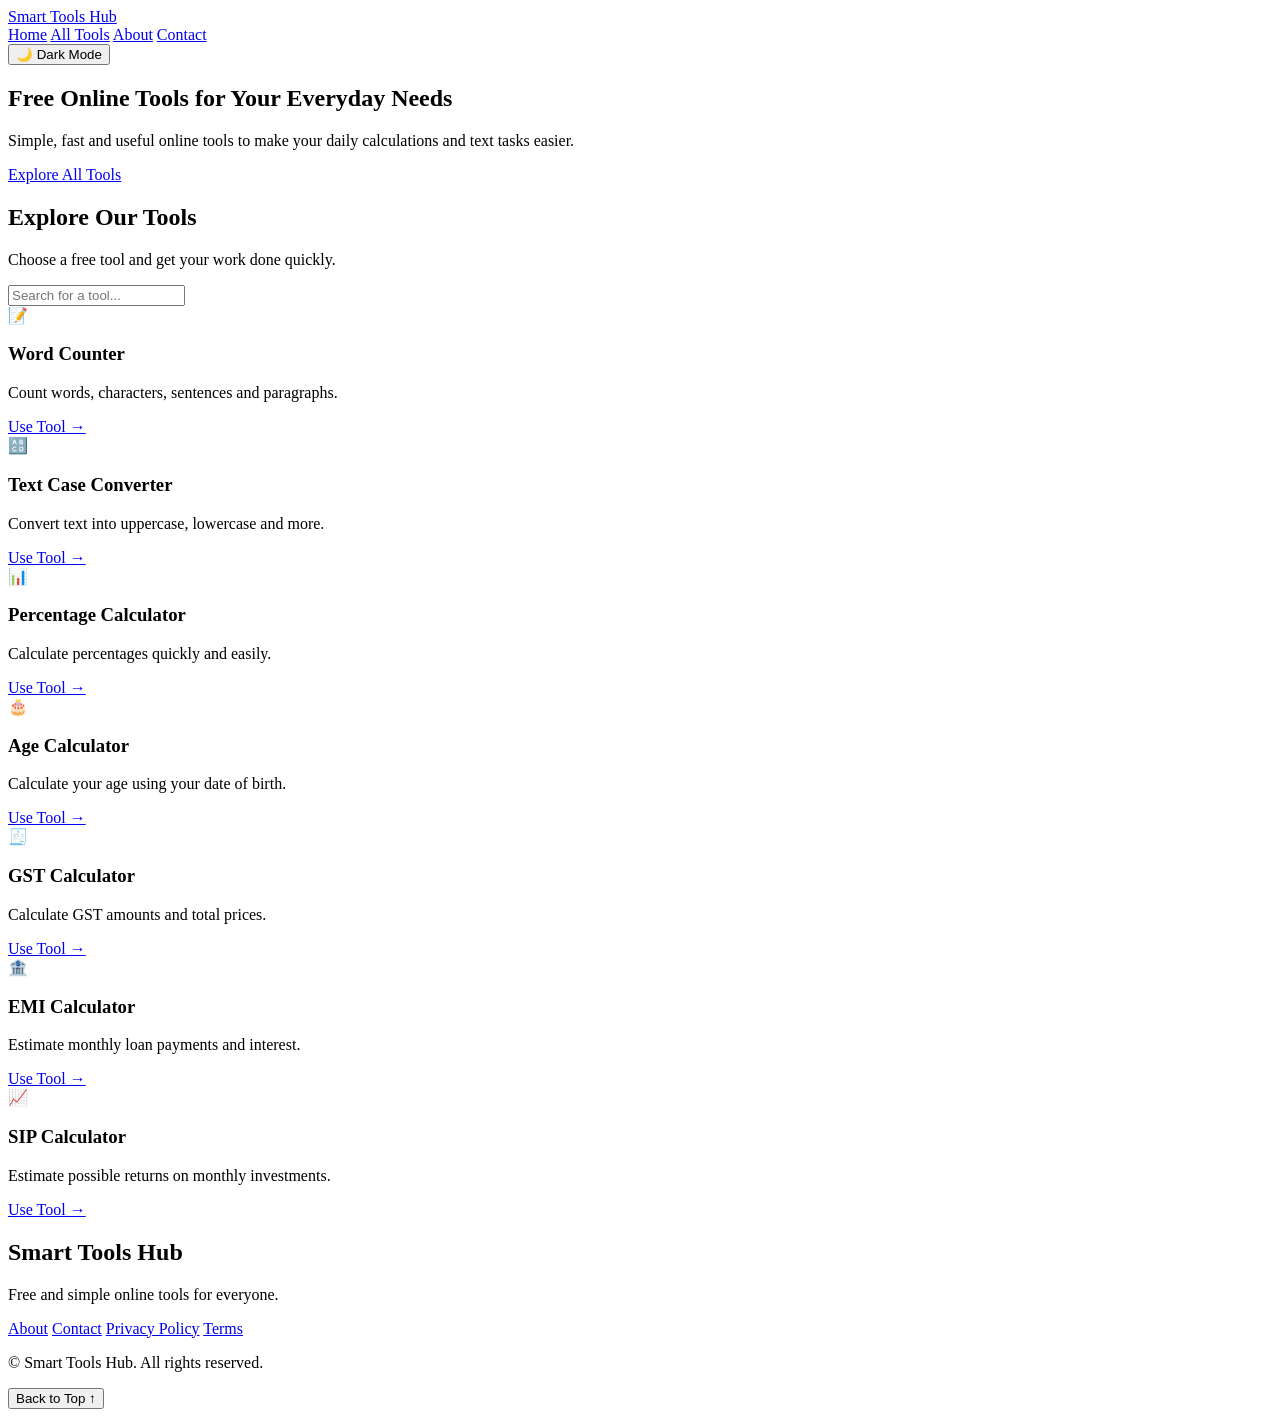
==== index.html @ 5ecb3d10 "Add files via upload" ====
<!DOCTYPE html>
<html lang="en">
<head>
    <meta charset="UTF-8">
    <meta name="viewport" content="width=device-width, initial-scale=1.0">

    <title>Smart Tools Hub - Free Online Tools</title>
    <meta name="description" content="Use free online tools for word counting, text conversion, percentage, age, GST, EMI and SIP calculations.">
    <meta name="keywords" content="free online tools, word counter, text converter, percentage calculator, GST calculator, EMI calculator">

    <link rel="stylesheet" href="assets/css/style.css">
</head>
<body>

    <!-- HEADER -->
    <header>
        <a href="index.html" class="logo">Smart Tools Hub</a>

        <nav class="nav-links">
            <a href="index.html">Home</a>
            <a href="#tools">All Tools</a>
            <a href="pages/about.html">About</a>
            <a href="pages/contact.html">Contact</a>
        </nav>

        <button class="btn btn-outline" id="themeToggle" type="button">
            🌙 Dark Mode
        </button>
    </header>

    <!-- HERO SECTION -->
    <main>
        <section class="hero">
            <h2>Free Online Tools for Your Everyday Needs</h2>

            <p>
                Simple, fast and useful online tools to make your daily
                calculations and text tasks easier.
            </p>

            <a href="#tools" class="btn">Explore All Tools</a>
        </section>

        <!-- TOOLS SECTION -->
        <section class="section" id="tools">

            <div class="section-heading">
                <h2>Explore Our Tools</h2>
                <p>Choose a free tool and get your work done quickly.</p>
            </div>

            <!-- SEARCH -->
            <div class="search-box">
                <input
                    type="search"
                    id="toolSearch"
                    placeholder="Search for a tool..."
                    aria-label="Search tools"
                >
            </div>

            <!-- TOOL CARDS -->
            <div class="tools-grid">

                <article class="tool-card">
                    <div class="tool-icon">📝</div>
                    <h3>Word Counter</h3>
                    <p>Count words, characters, sentences and paragraphs.</p>
                    <a href="tools/word-counter/index.html">Use Tool →</a>
                </article>

                <article class="tool-card">
                    <div class="tool-icon">🔠</div>
                    <h3>Text Case Converter</h3>
                    <p>Convert text into uppercase, lowercase and more.</p>
                    <a href="tools/text-case-converter/index.html">Use Tool →</a>
                </article>

                <article class="tool-card">
                    <div class="tool-icon">📊</div>
                    <h3>Percentage Calculator</h3>
                    <p>Calculate percentages quickly and easily.</p>
                    <a href="tools/percentage-calculator/index.html">Use Tool →</a>
                </article>

                <article class="tool-card">
                    <div class="tool-icon">🎂</div>
                    <h3>Age Calculator</h3>
                    <p>Calculate your age using your date of birth.</p>
                    <a href="tools/age-calculator/index.html">Use Tool →</a>
                </article>

                <article class="tool-card">
                    <div class="tool-icon">🧾</div>
                    <h3>GST Calculator</h3>
                    <p>Calculate GST amounts and total prices.</p>
                    <a href="tools/gst-calculator/index.html">Use Tool →</a>
                </article>

                <article class="tool-card">
                    <div class="tool-icon">🏦</div>
                    <h3>EMI Calculator</h3>
                    <p>Estimate monthly loan payments and interest.</p>
                    <a href="tools/emi-calculator/index.html">Use Tool →</a>
                </article>

                <article class="tool-card">
                    <div class="tool-icon">📈</div>
                    <h3>SIP Calculator</h3>
                    <p>Estimate possible returns on monthly investments.</p>
                    <a href="tools/sip-calculator/index.html">Use Tool →</a>
                </article>

            </div>
        </section>
    </main>

    <!-- FOOTER -->
    <footer>
        <h2>Smart Tools Hub</h2>
        <p>Free and simple online tools for everyone.</p>

        <div class="footer-links">
            <a href="pages/about.html">About</a>
            <a href="pages/contact.html">Contact</a>
            <a href="pages/privacy.html">Privacy Policy</a>
            <a href="pages/terms.html">Terms</a>
        </div>

        <p>© <span id="currentYear"></span> Smart Tools Hub. All rights reserved.</p>

        <button class="btn" id="backToTop" type="button">
            Back to Top ↑
        </button>
    </footer>

    <script src="assets/js/common.js"></script>
</body>
</html>
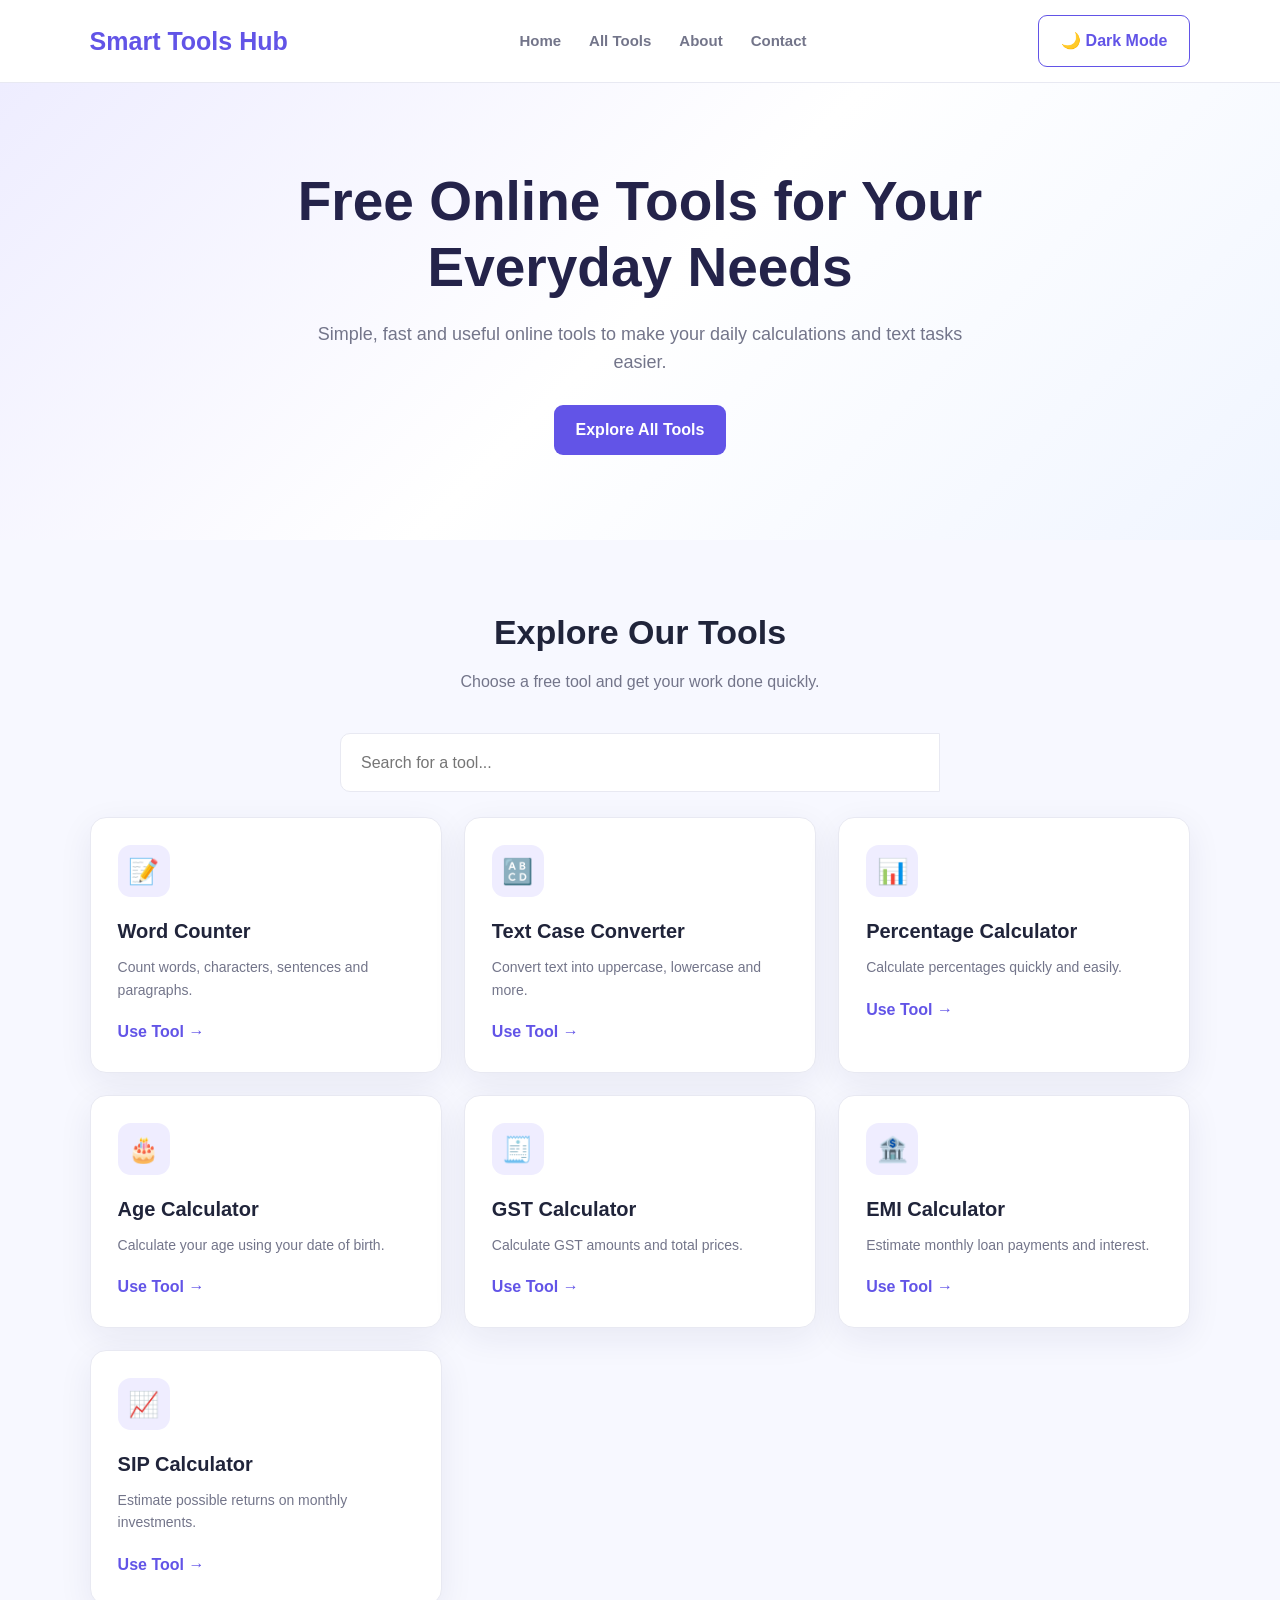
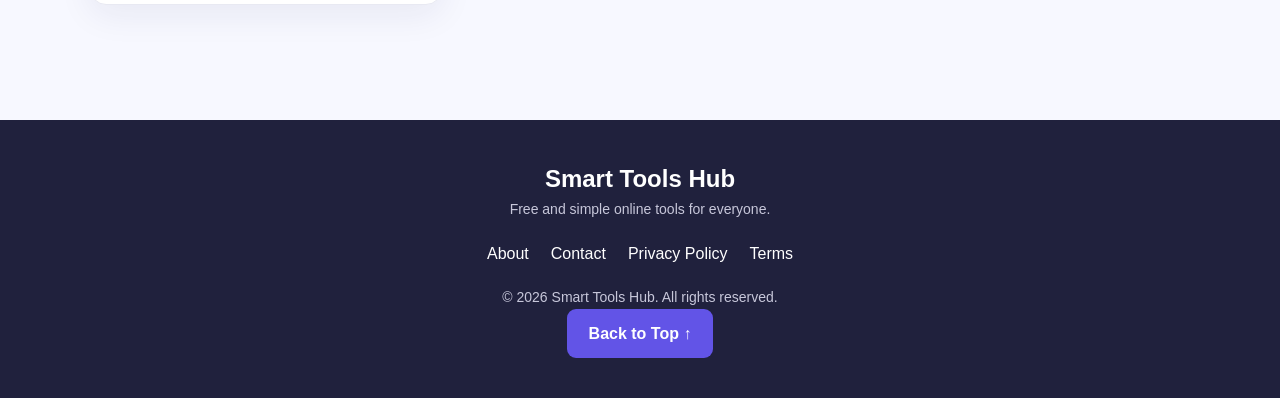
==== commit b8914b8b: "Add Google site verification" ====
--- a/index.html
+++ b/index.html
@@ -8,6 +8,7 @@
     <title>Smart Tools Hub - Free Online Tools</title>
     <meta name="description" content="Use free online tools for word counting, text conversion, percentage, age, GST, EMI and SIP calculations.">
     <meta name="keywords" content="free online tools, word counter, text converter, percentage calculator, GST calculator, EMI calculator">
+    <meta name="google-site-verification" content="WfzBVPwlzANKhcpSHyWuXkBKIRFaBaveDxFWvL8Y4WM" />
 
     <link rel="stylesheet" href="assets/css/style.css">
 </head>
--- a/assets/css/style.css
+++ b/assets/css/style.css
@@ -0,0 +1,451 @@
+
+/* =================================
+   SMART TOOLS HUB - COMPLETE CSS
+================================= */
+
+:root {
+    --primary: #6254e7;
+    --primary-dark: #493bc4;
+    --secondary: #8b5cf6;
+    --background: #f7f8ff;
+    --surface: #ffffff;
+    --text: #20243a;
+    --muted: #73758a;
+    --border: #e8e9f2;
+    --shadow: 0 10px 35px rgba(35, 32, 90, 0.07);
+}
+
+* {
+    margin: 0;
+    padding: 0;
+    box-sizing: border-box;
+}
+
+html {
+    scroll-behavior: smooth;
+}
+
+body {
+    font-family: Arial, Helvetica, sans-serif;
+    background: var(--background);
+    color: var(--text);
+    line-height: 1.6;
+}
+
+a {
+    color: inherit;
+    text-decoration: none;
+}
+
+button,
+input,
+textarea,
+select {
+    font: inherit;
+}
+
+button {
+    cursor: pointer;
+}
+
+/* HEADER */
+
+header {
+    min-height: 76px;
+    background: var(--surface);
+    padding: 15px 7%;
+    display: flex;
+    align-items: center;
+    justify-content: space-between;
+    gap: 20px;
+    border-bottom: 1px solid var(--border);
+}
+
+.logo {
+    font-size: 25px;
+    font-weight: 800;
+    color: var(--primary);
+}
+
+.nav-links {
+    display: flex;
+    align-items: center;
+    gap: 28px;
+}
+
+.nav-links a {
+    color: var(--muted);
+    font-size: 15px;
+    font-weight: 600;
+}
+
+.nav-links a:hover {
+    color: var(--primary);
+}
+
+/* BUTTONS */
+
+.btn {
+    display: inline-block;
+    border: none;
+    border-radius: 9px;
+    padding: 12px 22px;
+    background: var(--primary);
+    color: white;
+    font-weight: 700;
+    transition: 0.25s;
+}
+
+.btn:hover {
+    background: var(--primary-dark);
+    transform: translateY(-2px);
+}
+
+.btn-outline {
+    background: transparent;
+    color: var(--primary);
+    border: 1px solid var(--primary);
+}
+
+/* HERO SECTION */
+
+.hero {
+    min-height: 430px;
+    padding: 85px 20px;
+    text-align: center;
+    display: flex;
+    flex-direction: column;
+    justify-content: center;
+    align-items: center;
+    background: linear-gradient(135deg, #eeedff, #ffffff, #f0f5ff);
+}
+
+.hero h2 {
+    max-width: 850px;
+    font-size: clamp(34px, 5vw, 55px);
+    line-height: 1.2;
+    margin-bottom: 20px;
+    color: #24234a;
+}
+
+.hero p {
+    max-width: 650px;
+    color: var(--muted);
+    font-size: 18px;
+    margin-bottom: 28px;
+}
+
+/* SEARCH */
+
+.search-box {
+    width: min(600px, 90%);
+    display: flex;
+    margin: 25px auto;
+}
+
+.search-box input {
+    width: 100%;
+    padding: 16px 20px;
+    border: 1px solid var(--border);
+    border-radius: 10px 0 0 10px;
+    outline: none;
+    background: white;
+}
+
+.search-box input:focus {
+    border-color: var(--primary);
+}
+
+.search-box button {
+    border-radius: 0 10px 10px 0;
+}
+
+/* SECTIONS */
+
+.section {
+    padding: 65px 7%;
+}
+
+.section-heading {
+    text-align: center;
+    margin-bottom: 38px;
+}
+
+.section-heading h2 {
+    font-size: 34px;
+    margin-bottom: 10px;
+}
+
+.section-heading p {
+    color: var(--muted);
+}
+
+/* TOOL CARDS */
+
+.tools-grid {
+    display: grid;
+    grid-template-columns: repeat(3, minmax(0, 1fr));
+    gap: 22px;
+}
+
+.tool-card {
+    background: var(--surface);
+    padding: 27px;
+    border: 1px solid var(--border);
+    border-radius: 16px;
+    box-shadow: var(--shadow);
+    transition: 0.25s;
+}
+
+.tool-card:hover {
+    transform: translateY(-5px);
+    border-color: var(--primary);
+}
+
+.tool-icon {
+    width: 52px;
+    height: 52px;
+    display: grid;
+    place-items: center;
+    border-radius: 13px;
+    background: #efedff;
+    color: var(--primary);
+    font-size: 25px;
+    margin-bottom: 18px;
+}
+
+.tool-card h3 {
+    font-size: 20px;
+    margin-bottom: 9px;
+}
+
+.tool-card p {
+    color: var(--muted);
+    font-size: 14px;
+    margin-bottom: 18px;
+}
+
+.tool-card a {
+    color: var(--primary);
+    font-weight: 700;
+}
+
+/* GENERAL CONTENT */
+
+.content {
+    max-width: 950px;
+    margin: 55px auto;
+    padding: 35px;
+    background: var(--surface);
+    border-radius: 16px;
+    box-shadow: var(--shadow);
+}
+
+.content h1,
+.content h2 {
+    margin-bottom: 18px;
+}
+
+.content p {
+    color: var(--muted);
+    margin-bottom: 16px;
+}
+
+/* TOOL PAGE */
+
+.tool-container {
+    max-width: 900px;
+    margin: 55px auto;
+    padding: 35px;
+    background: var(--surface);
+    border-radius: 18px;
+    box-shadow: var(--shadow);
+}
+
+.tool-container h1,
+.tool-container h2 {
+    margin-bottom: 12px;
+}
+
+.tool-container > p {
+    color: var(--muted);
+    margin-bottom: 25px;
+}
+
+.tool-container textarea,
+.tool-container input,
+.tool-container select {
+    width: 100%;
+    padding: 14px;
+    border: 1px solid var(--border);
+    border-radius: 9px;
+    outline: none;
+    margin: 8px 0 16px;
+    background: white;
+}
+
+.tool-container textarea {
+    min-height: 200px;
+    resize: vertical;
+}
+
+.tool-container textarea:focus,
+.tool-container input:focus,
+.tool-container select:focus {
+    border-color: var(--primary);
+}
+
+/* WORD COUNTER AND STATS */
+
+.stats {
+    display: grid;
+    grid-template-columns: repeat(4, 1fr);
+    gap: 15px;
+    margin: 25px 0;
+}
+
+.stats p {
+    background: #f0efff;
+    padding: 20px 10px;
+    border-radius: 12px;
+    text-align: center;
+    color: var(--primary);
+    font-weight: 700;
+}
+
+.stats span {
+    display: block;
+    font-size: 27px;
+    margin-top: 8px;
+}
+
+/* CALCULATOR RESULT */
+
+.result-box {
+    padding: 20px;
+    margin: 20px 0;
+    background: #f0efff;
+    border-radius: 12px;
+    color: var(--primary-dark);
+}
+
+.result-box h3 {
+    font-size: 25px;
+}
+
+/* FOOTER */
+
+footer {
+    background: #20213d;
+    color: white;
+    padding: 40px 7%;
+    text-align: center;
+    margin-top: 50px;
+}
+
+footer p {
+    color: #c7c7da;
+    font-size: 14px;
+}
+
+.footer-links {
+    display: flex;
+    justify-content: center;
+    flex-wrap: wrap;
+    gap: 22px;
+    margin: 20px 0;
+}
+
+.footer-links a:hover {
+    color: #b8adff;
+}
+
+/* DARK MODE */
+
+body.dark-mode {
+    --background: #141522;
+    --surface: #202236;
+    --text: #f3f3ff;
+    --muted: #b0b1c5;
+    --border: #35364c;
+    --shadow: 0 10px 35px rgba(0, 0, 0, 0.2);
+}
+
+body.dark-mode .hero {
+    background: linear-gradient(135deg, #242344, #191b30);
+}
+
+body.dark-mode .hero h2 {
+    color: #f3f3ff;
+}
+
+body.dark-mode .tool-container textarea,
+body.dark-mode .tool-container input,
+body.dark-mode .tool-container select,
+body.dark-mode .search-box input {
+    background: #292b40;
+    color: white;
+}
+
+body.dark-mode .stats p,
+body.dark-mode .result-box {
+    background: #302c54;
+}
+
+/* RESPONSIVE DESIGN */
+
+@media (max-width: 850px) {
+    .tools-grid {
+        grid-template-columns: repeat(2, minmax(0, 1fr));
+    }
+
+    header {
+        padding: 15px 4%;
+    }
+
+    .section {
+        padding: 50px 4%;
+    }
+}
+
+@media (max-width: 600px) {
+    header {
+        flex-direction: column;
+    }
+
+    .nav-links {
+        justify-content: center;
+        flex-wrap: wrap;
+        gap: 14px;
+    }
+
+    .hero {
+        padding: 65px 18px;
+    }
+
+    .hero h2 {
+        font-size: 34px;
+    }
+
+    .hero p {
+        font-size: 16px;
+    }
+
+    .tools-grid {
+        grid-template-columns: 1fr;
+    }
+
+    .stats {
+        grid-template-columns: repeat(2, 1fr);
+    }
+
+    .tool-container,
+    .content {
+        margin: 25px 14px;
+        padding: 22px;
+    }
+
+    .section-heading h2 {
+        font-size: 27px;
+    }
+}
